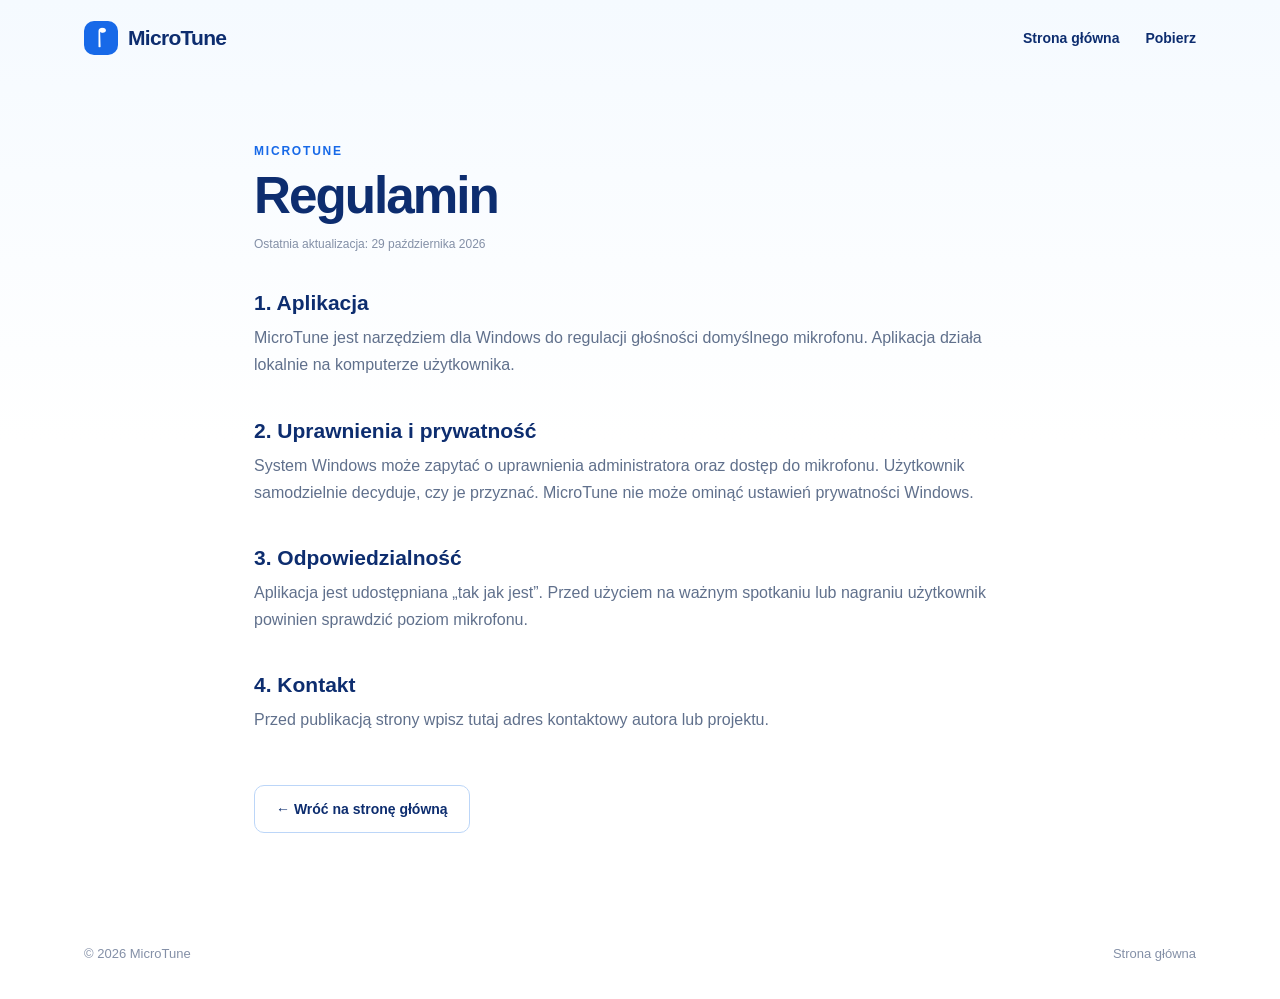
==== terms.html @ e57d3860 "Publish MicroTune website and installer" ====
<!doctype html>
<html lang="pl">
  <head>
    <meta charset="UTF-8" />
    <meta name="viewport" content="width=device-width, initial-scale=1.0" />
    <title>Regulamin — MicroTune</title>
    <link rel="stylesheet" href="styles.css" />
  </head>
  <body>
    <header class="site-header">
      <a class="brand" href="index.html"><span class="brand-icon" aria-hidden="true">♩</span><span>MicroTune</span></a>
      <nav><a href="index.html">Strona główna</a><a href="index.html#download">Pobierz</a></nav>
    </header>
    <main class="terms-page">
      <p class="eyebrow">MICROTUNE</p>
      <h1>Regulamin</h1>
      <p class="updated">Ostatnia aktualizacja: 29 października 2026</p>
      <section><h2>1. Aplikacja</h2><p>MicroTune jest narzędziem dla Windows do regulacji głośności domyślnego mikrofonu. Aplikacja działa lokalnie na komputerze użytkownika.</p></section>
      <section><h2>2. Uprawnienia i prywatność</h2><p>System Windows może zapytać o uprawnienia administratora oraz dostęp do mikrofonu. Użytkownik samodzielnie decyduje, czy je przyznać. MicroTune nie może ominąć ustawień prywatności Windows.</p></section>
      <section><h2>3. Odpowiedzialność</h2><p>Aplikacja jest udostępniana „tak jak jest”. Przed użyciem na ważnym spotkaniu lub nagraniu użytkownik powinien sprawdzić poziom mikrofonu.</p></section>
      <section><h2>4. Kontakt</h2><p>Przed publikacją strony wpisz tutaj adres kontaktowy autora lub projektu.</p></section>
      <a class="button secondary" href="index.html">← Wróć na stronę główną</a>
    </main>
    <footer><span>© 2026 MicroTune</span><a href="index.html">Strona główna</a></footer>
  </body>
</html>
---- styles.css ----
:root { --ink:#0d2d6f; --blue:#1769e8; --light:#eef6ff; --line:#d8e6fb; --muted:#60708c; --white:#fff; }
* { box-sizing:border-box; }
html { scroll-behavior:smooth; }
body { margin:0; color:var(--ink); background:linear-gradient(180deg,#f5faff 0,#fff 44%); font-family:Inter,Segoe UI,Arial,sans-serif; }
a { color:inherit; text-decoration:none; }
.site-header, main, footer { max-width:1160px; margin:auto; }
.site-header { min-height:76px; padding:0 24px; display:flex; align-items:center; justify-content:space-between; }
.brand { display:flex; align-items:center; gap:10px; font-size:21px; font-weight:800; letter-spacing:-.7px; }
.brand-icon { display:grid; place-items:center; width:34px; height:34px; border-radius:10px; color:#fff; background:var(--blue); font-size:25px; transform:rotate(180deg); }
nav { display:flex; gap:26px; font-weight:650; font-size:14px; } nav a:hover { color:var(--blue); }
.hero { min-height:620px; padding:90px 24px 85px; display:grid; grid-template-columns:1.05fr .95fr; align-items:center; gap:65px; }
.eyebrow { margin:0 0 13px; color:var(--blue); font-size:12px; font-weight:800; letter-spacing:1.8px; }
h1,h2,h3,p { margin-top:0; } h1 { margin-bottom:23px; max-width:620px; font-size:clamp(44px,6vw,76px); line-height:.98; letter-spacing:-3.7px; } h1 span { color:var(--blue); }
.lead { max-width:520px; color:var(--muted); font-size:18px; line-height:1.65; }
.hero-actions { display:flex; flex-wrap:wrap; gap:13px; margin-top:33px; }.button { display:inline-flex; align-items:center; justify-content:center; min-height:48px; padding:0 21px; border-radius:10px; font-weight:800; font-size:14px; transition:transform .2s,box-shadow .2s; }.button:hover { transform:translateY(-2px); }.primary { background:var(--blue); color:#fff; box-shadow:0 9px 20px #1769e83b; }.secondary { border:1px solid #bcd6f8; background:#fff; }.fine-print,.updated { margin-top:16px; color:#8490a7; font-size:12px; }
.app-preview { padding:18px; border:1px solid #cde0fa; border-radius:22px; background:#f8fbff; box-shadow:0 28px 65px #1d62b51d; transform:rotate(2deg); }.preview-top { display:flex; align-items:center; gap:8px; padding:4px 4px 16px; font-size:14px; }.mini-logo { display:grid; place-items:center; width:26px; height:26px; color:#fff; background:var(--blue); border-radius:7px; transform:rotate(180deg); }.ready { margin-left:auto; padding:5px 7px; color:#237b64; background:#def8ef; border-radius:5px; font-size:9px; font-weight:800; }.preview-card { padding:25px; border-radius:13px; color:#f8fbff; background:#102554; }.card-heading { display:flex; justify-content:space-between; }.card-heading strong { display:block; font-size:16px; }.card-heading small { display:inline-block; margin-top:6px; padding:3px 6px; border-radius:4px; color:#b7cef5; background:#203d78; font-size:8px; font-weight:800; }.preview-card p { margin:27px 0 1px; color:#b3c4e4; font-size:9px; font-weight:800; letter-spacing:.8px; }.volume strong { color:#fff; font-size:44px; }.slider { height:9px; margin-top:21px; overflow:hidden; border-radius:6px; background:#3b568e; }.slider span { display:block; width:75%; height:100%; border-radius:6px; background:#65a5ff; }.slider-labels { display:flex; justify-content:space-between; margin-top:8px; color:#a7bbdf; font-size:9px; font-weight:800; }.preview-actions { display:grid; grid-template-columns:1fr 1fr; gap:10px; margin-top:14px; }.preview-actions span,.preview-actions b { padding:14px; border-radius:8px; text-align:center; font-size:12px; }.preview-actions span { background:#e7f0ff; }.preview-actions b { color:#fff; background:var(--blue); }
.features { padding:90px 24px; background:#fff; }.section-heading { max-width:630px; }.section-heading h2,.download h2,.terms-page h1 { font-size:clamp(33px,4vw,52px); letter-spacing:-2px; }.feature-grid { display:grid; grid-template-columns:repeat(4,1fr); gap:15px; margin-top:44px; }.feature-grid article { padding:25px; border:1px solid var(--line); border-radius:14px; background:#fff; }.feature-icon { display:grid; place-items:center; width:38px; height:38px; margin-bottom:22px; border-radius:10px; color:var(--blue); background:var(--light); font-size:22px; font-weight:bold; }.feature-grid h3 { margin-bottom:10px; font-size:16px; }.feature-grid p,.download p { color:var(--muted); font-size:14px; line-height:1.6; }
.download { margin:75px auto; padding:52px; display:flex; align-items:center; justify-content:space-between; gap:25px; border-radius:20px; background:#eaf4ff; }.download h2 { margin-bottom:11px; }.download p { margin-bottom:0; max-width:570px; }.terms-page { max-width:820px; padding:68px 24px 85px; }.terms-page h1 { margin-bottom:4px; }.terms-page section { margin-top:40px; }.terms-page h2 { margin-bottom:9px; font-size:21px; }.terms-page section p { color:var(--muted); line-height:1.7; }.terms-page .button { margin-top:36px; } footer { padding:28px 24px 38px; display:flex; justify-content:space-between; color:#8490a7; font-size:13px; }
@media (max-width:760px) { .site-header { padding:0 18px; }.site-header nav { gap:14px; font-size:12px; }.hero { grid-template-columns:1fr; padding:60px 24px; gap:38px; }.app-preview { max-width:500px; width:100%; margin:auto; transform:none; }.feature-grid { grid-template-columns:1fr 1fr; }.download { margin:35px 18px; padding:32px; display:block; }.download .button { margin-top:18px; } }
@media (max-width:440px) { nav a:first-child { display:none; }.feature-grid { grid-template-columns:1fr; }.hero-actions .button { width:100%; } }
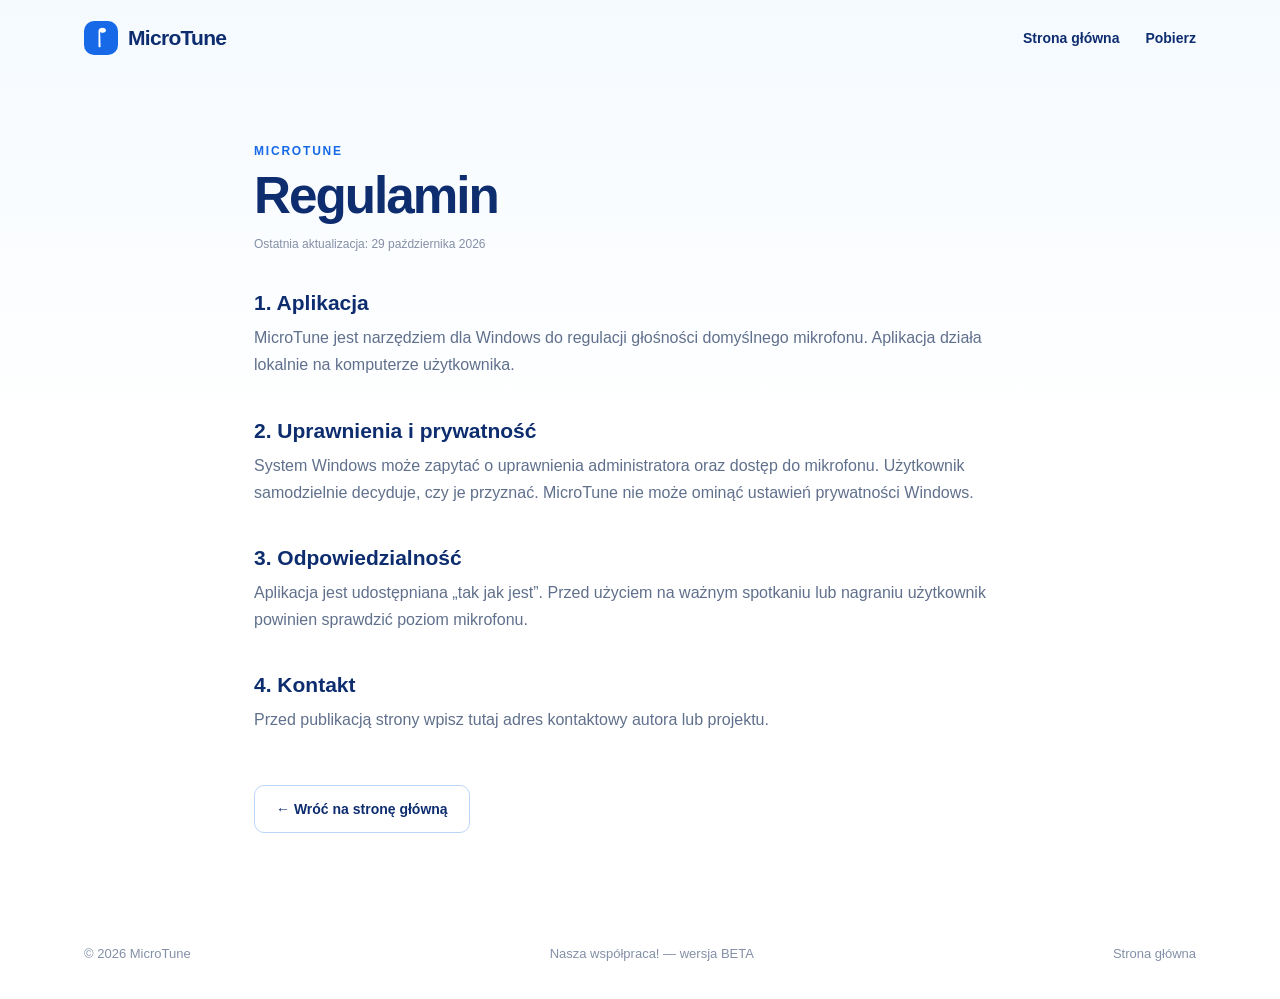
==== commit 6e598204: "Add collaboration beta link" ====
--- a/terms.html
+++ b/terms.html
@@ -21,6 +21,10 @@
       <section><h2>4. Kontakt</h2><p>Przed publikacją strony wpisz tutaj adres kontaktowy autora lub projektu.</p></section>
       <a class="button secondary" href="index.html">← Wróć na stronę główną</a>
     </main>
-    <footer><span>© 2026 MicroTune</span><a href="index.html">Strona główna</a></footer>
+    <footer>
+      <span>© 2026 MicroTune</span>
+      <a href="https://zrobmy-cos.web.app/" target="_blank" rel="noopener noreferrer">Nasza współpraca! — wersja BETA</a>
+      <a href="index.html">Strona główna</a>
+    </footer>
   </body>
 </html>
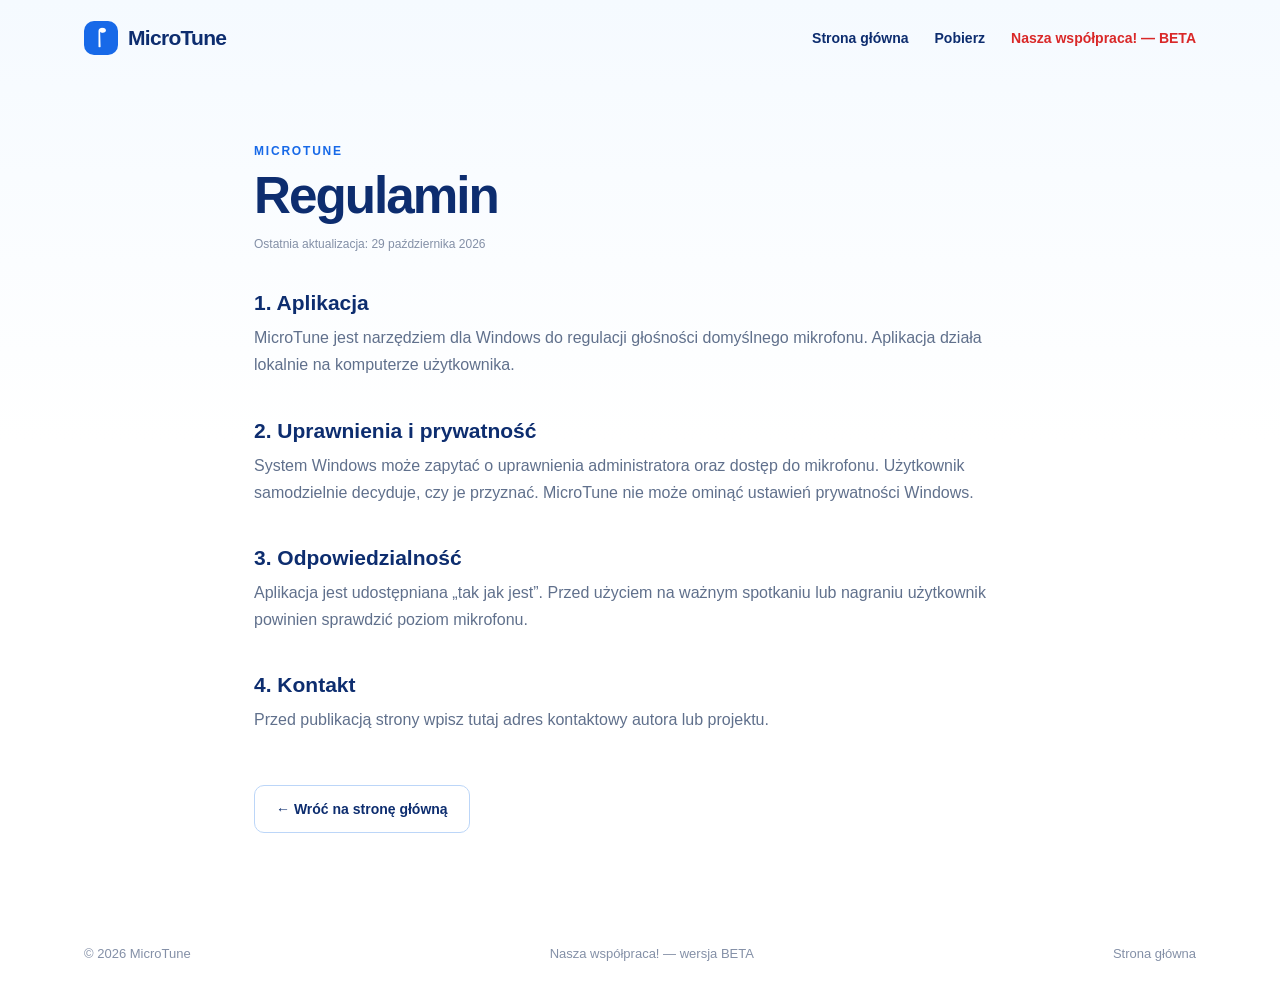
==== commit 009900aa: "Highlight collaboration and beta warning on website" ====
--- a/terms.html
+++ b/terms.html
@@ -9,7 +9,7 @@
   <body>
     <header class="site-header">
       <a class="brand" href="index.html"><span class="brand-icon" aria-hidden="true">♩</span><span>MicroTune</span></a>
-      <nav><a href="index.html">Strona główna</a><a href="index.html#download">Pobierz</a></nav>
+      <nav><a href="index.html">Strona główna</a><a href="index.html#download">Pobierz</a><a class="collaboration-link" href="https://zrobmy-cos.web.app/" target="_blank" rel="noopener noreferrer">Nasza współpraca! — BETA</a></nav>
     </header>
     <main class="terms-page">
       <p class="eyebrow">MICROTUNE</p>
--- a/styles.css
+++ b/styles.css
@@ -7,11 +7,11 @@
 .site-header { min-height:76px; padding:0 24px; display:flex; align-items:center; justify-content:space-between; }
 .brand { display:flex; align-items:center; gap:10px; font-size:21px; font-weight:800; letter-spacing:-.7px; }
 .brand-icon { display:grid; place-items:center; width:34px; height:34px; border-radius:10px; color:#fff; background:var(--blue); font-size:25px; transform:rotate(180deg); }
-nav { display:flex; gap:26px; font-weight:650; font-size:14px; } nav a:hover { color:var(--blue); }
+nav { display:flex; gap:26px; font-weight:650; font-size:14px; } nav a:hover { color:var(--blue); } nav .collaboration-link { color:#d92828; font-weight:800; } nav .collaboration-link:hover { color:#a81212; }
 .hero { min-height:620px; padding:90px 24px 85px; display:grid; grid-template-columns:1.05fr .95fr; align-items:center; gap:65px; }
 .eyebrow { margin:0 0 13px; color:var(--blue); font-size:12px; font-weight:800; letter-spacing:1.8px; }
 h1,h2,h3,p { margin-top:0; } h1 { margin-bottom:23px; max-width:620px; font-size:clamp(44px,6vw,76px); line-height:.98; letter-spacing:-3.7px; } h1 span { color:var(--blue); }
-.lead { max-width:520px; color:var(--muted); font-size:18px; line-height:1.65; }
+.beta-warning { max-width:600px; margin:0 0 18px; padding:12px 15px; border:1px solid #ffb8b8; border-radius:10px; color:#b51e1e; background:#fff2f2; font-size:14px; font-weight:650; line-height:1.5; }.lead { max-width:520px; color:var(--muted); font-size:18px; line-height:1.65; }
 .hero-actions { display:flex; flex-wrap:wrap; gap:13px; margin-top:33px; }.button { display:inline-flex; align-items:center; justify-content:center; min-height:48px; padding:0 21px; border-radius:10px; font-weight:800; font-size:14px; transition:transform .2s,box-shadow .2s; }.button:hover { transform:translateY(-2px); }.primary { background:var(--blue); color:#fff; box-shadow:0 9px 20px #1769e83b; }.secondary { border:1px solid #bcd6f8; background:#fff; }.fine-print,.updated { margin-top:16px; color:#8490a7; font-size:12px; }
 .app-preview { padding:18px; border:1px solid #cde0fa; border-radius:22px; background:#f8fbff; box-shadow:0 28px 65px #1d62b51d; transform:rotate(2deg); }.preview-top { display:flex; align-items:center; gap:8px; padding:4px 4px 16px; font-size:14px; }.mini-logo { display:grid; place-items:center; width:26px; height:26px; color:#fff; background:var(--blue); border-radius:7px; transform:rotate(180deg); }.ready { margin-left:auto; padding:5px 7px; color:#237b64; background:#def8ef; border-radius:5px; font-size:9px; font-weight:800; }.preview-card { padding:25px; border-radius:13px; color:#f8fbff; background:#102554; }.card-heading { display:flex; justify-content:space-between; }.card-heading strong { display:block; font-size:16px; }.card-heading small { display:inline-block; margin-top:6px; padding:3px 6px; border-radius:4px; color:#b7cef5; background:#203d78; font-size:8px; font-weight:800; }.preview-card p { margin:27px 0 1px; color:#b3c4e4; font-size:9px; font-weight:800; letter-spacing:.8px; }.volume strong { color:#fff; font-size:44px; }.slider { height:9px; margin-top:21px; overflow:hidden; border-radius:6px; background:#3b568e; }.slider span { display:block; width:75%; height:100%; border-radius:6px; background:#65a5ff; }.slider-labels { display:flex; justify-content:space-between; margin-top:8px; color:#a7bbdf; font-size:9px; font-weight:800; }.preview-actions { display:grid; grid-template-columns:1fr 1fr; gap:10px; margin-top:14px; }.preview-actions span,.preview-actions b { padding:14px; border-radius:8px; text-align:center; font-size:12px; }.preview-actions span { background:#e7f0ff; }.preview-actions b { color:#fff; background:var(--blue); }
 .features { padding:90px 24px; background:#fff; }.section-heading { max-width:630px; }.section-heading h2,.download h2,.terms-page h1 { font-size:clamp(33px,4vw,52px); letter-spacing:-2px; }.feature-grid { display:grid; grid-template-columns:repeat(4,1fr); gap:15px; margin-top:44px; }.feature-grid article { padding:25px; border:1px solid var(--line); border-radius:14px; background:#fff; }.feature-icon { display:grid; place-items:center; width:38px; height:38px; margin-bottom:22px; border-radius:10px; color:var(--blue); background:var(--light); font-size:22px; font-weight:bold; }.feature-grid h3 { margin-bottom:10px; font-size:16px; }.feature-grid p,.download p { color:var(--muted); font-size:14px; line-height:1.6; }
